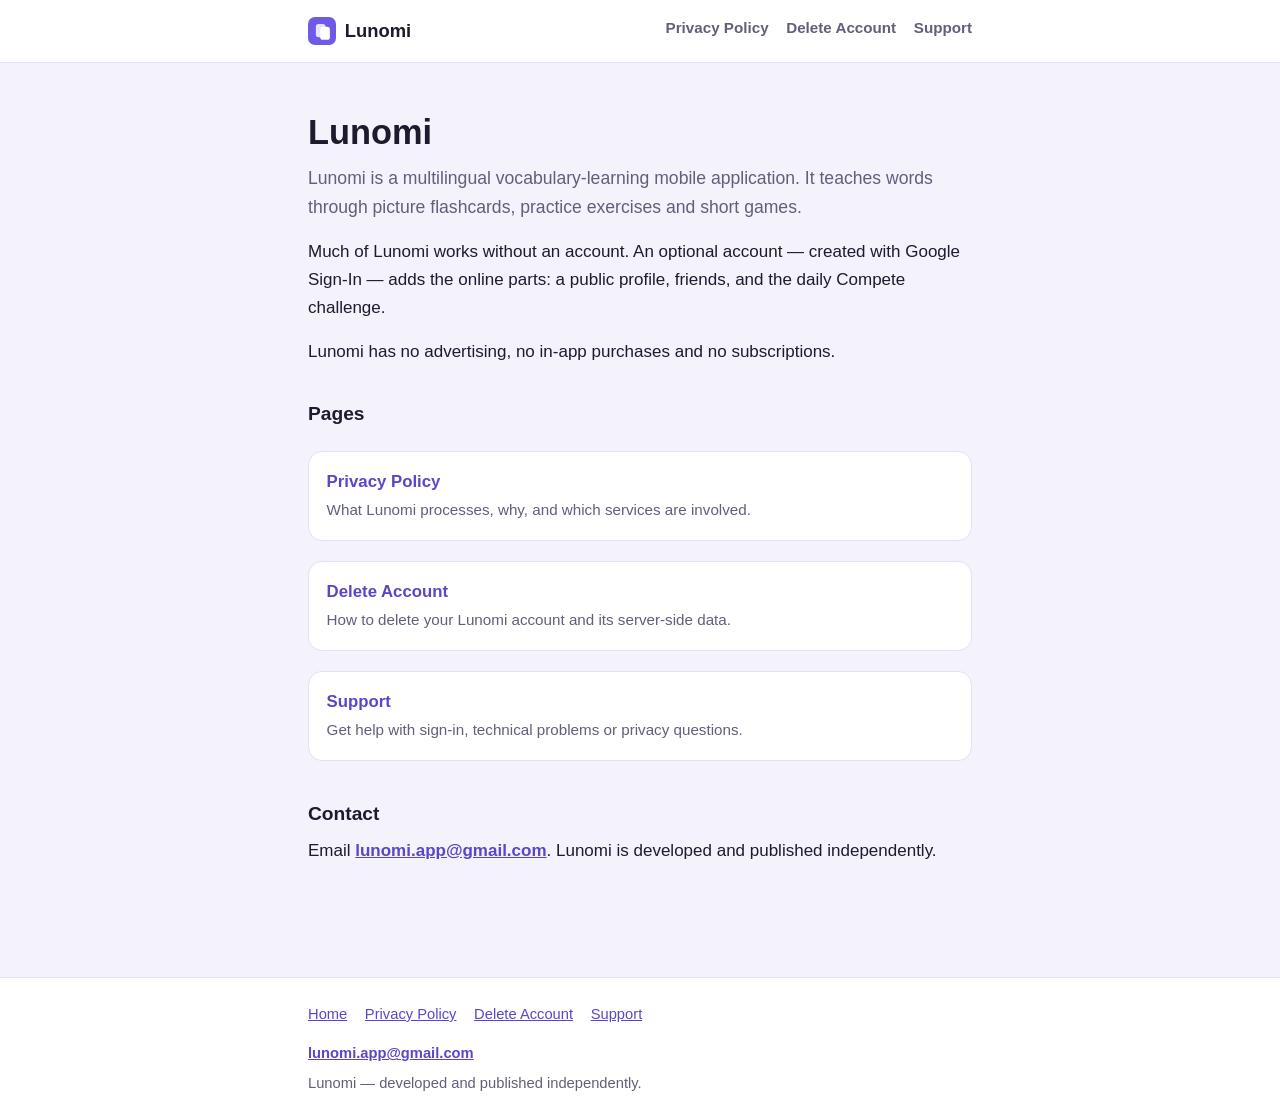
==== index.html @ c9d453de "Add Lunomi's public privacy, deletion and support pages The URLs the Google Play listing points at: " ====
<!DOCTYPE html>
<html lang="en">
<head>
<meta charset="utf-8">
<meta name="viewport" content="width=device-width, initial-scale=1">
<title>Lunomi</title>
<meta name="description" content="Lunomi is a multilingual vocabulary-learning app. Privacy policy, account deletion and support.">
<!-- Relative, so every page works under a GitHub Pages project subpath. -->
<link rel="stylesheet" href="styles.css">
<link rel="icon" href="data:image/svg+xml,%3Csvg xmlns='http://www.w3.org/2000/svg' viewBox='0 0 32 32'%3E%3Crect width='32' height='32' rx='8' fill='%236D5AE6'/%3E%3Crect x='9' y='8' width='11' height='15' rx='3' fill='%23E7E3FB'/%3E%3Crect x='14' y='11' width='11' height='15' rx='3' fill='%23FFFFFF'/%3E%3C/svg%3E">
</head>
<body>
<a class="skip" href="#main">Skip to content</a>

<header>
  <div class="wrap bar">
    <a class="brand" href="./">
      <svg width="28" height="28" viewBox="0 0 32 32" role="img" aria-hidden="true" focusable="false">
        <rect width="32" height="32" rx="8" fill="#6D5AE6"></rect>
        <rect x="9" y="8" width="11" height="15" rx="3" fill="#E7E3FB"></rect>
        <rect x="14" y="11" width="11" height="15" rx="3" fill="#FFFFFF"></rect>
      </svg>
      Lunomi
    </a>
    <nav aria-label="Main">
      <ul>
        <li><a href="privacy/">Privacy Policy</a></li>
        <li><a href="delete-account/">Delete Account</a></li>
        <li><a href="support/">Support</a></li>
      </ul>
    </nav>
  </div>
</header>

<main id="main">
  <div class="wrap">
    <h1>Lunomi</h1>
    <p class="lede">
      Lunomi is a multilingual vocabulary-learning mobile application. It teaches
      words through picture flashcards, practice exercises and short games.
    </p>

    <p>
      Much of Lunomi works without an account. An optional account &mdash; created
      with Google Sign-In &mdash; adds the online parts: a public profile, friends,
      and the daily Compete challenge.
    </p>

    <p>
      Lunomi has no advertising, no in-app purchases and no subscriptions.
    </p>

    <h2>Pages</h2>
    <ul class="links">
      <li>
        <a href="privacy/">
          <strong>Privacy Policy</strong>
          <span>What Lunomi processes, why, and which services are involved.</span>
        </a>
      </li>
      <li>
        <a href="delete-account/">
          <strong>Delete Account</strong>
          <span>How to delete your Lunomi account and its server-side data.</span>
        </a>
      </li>
      <li>
        <a href="support/">
          <strong>Support</strong>
          <span>Get help with sign-in, technical problems or privacy questions.</span>
        </a>
      </li>
    </ul>

    <h2>Contact</h2>
    <p>
      Email <a class="email" href="mailto:lunomi.app@gmail.com">lunomi.app@gmail.com</a>.
      Lunomi is developed and published independently.
    </p>
  </div>
</main>

<footer>
  <div class="wrap">
    <ul>
      <li><a href="./">Home</a></li>
      <li><a href="privacy/">Privacy Policy</a></li>
      <li><a href="delete-account/">Delete Account</a></li>
      <li><a href="support/">Support</a></li>
    </ul>
    <p><a class="email" href="mailto:lunomi.app@gmail.com">lunomi.app@gmail.com</a></p>
    <p>Lunomi &mdash; developed and published independently.</p>
  </div>
</footer>

</body>
</html>
---- styles.css ----
/*
 * Lunomi's public pages.
 *
 * One stylesheet, no build step, no dependencies. The palette is the app's own
 * (constants/theme.ts in the Lunomi repository), so somebody arriving here from
 * the Play Store listing sees the same colours they saw on their phone.
 *
 * Everything is sized in rem and the layout is a single column, which is what
 * makes "mobile-friendly" true without a media query for it: the page is
 * already the shape of a phone, and a wide screen simply stops it growing.
 */

:root {
  --background: #f4f2fb;
  --surface: #ffffff;
  --text: #1e1b2e;
  --muted: #635e7a;
  --accent: #6d5ae6;
  --accent-dark: #5847c9;
  --accent-soft: #e7e3fb;
  --border: #e4e0f5;
  --radius: 14px;
  --measure: 44rem;
}

*,
*::before,
*::after {
  box-sizing: border-box;
}

html {
  /* Anchored headings do not hide under the header on a jump from the nav. */
  scroll-padding-top: 1.5rem;
}

body {
  margin: 0;
  background: var(--background);
  color: var(--text);
  /*
   * The reader's own system font. No web font is loaded, which keeps the site
   * to two requests and means nothing here can call out to another server.
   */
  font-family: -apple-system, BlinkMacSystemFont, "Segoe UI", Roboto, "Helvetica Neue",
    Arial, "Noto Sans", sans-serif;
  font-size: 17px;
  line-height: 1.65;
  -webkit-text-size-adjust: 100%;
}

/* ---------------------------------------------------------------- layout -- */

.wrap {
  width: 100%;
  max-width: var(--measure);
  margin: 0 auto;
  padding: 0 1.25rem;
}

main {
  padding: 2rem 0 3rem;
}

/* Somewhere for a keyboard to land before the navigation. */
.skip {
  position: absolute;
  left: -9999px;
  top: 0;
  background: var(--accent);
  color: #fff;
  padding: 0.6rem 1rem;
  border-radius: 0 0 var(--radius) 0;
  z-index: 2;
}

.skip:focus {
  left: 0;
}

/* ---------------------------------------------------------------- header -- */

header {
  background: var(--surface);
  border-bottom: 1px solid var(--border);
}

.bar {
  display: flex;
  flex-wrap: wrap;
  align-items: center;
  gap: 0.5rem 1.25rem;
  padding-top: 0.9rem;
  padding-bottom: 0.9rem;
}

.brand {
  display: inline-flex;
  align-items: center;
  gap: 0.55rem;
  font-size: 1.15rem;
  font-weight: 700;
  color: var(--text);
  text-decoration: none;
  margin-right: auto;
}

.brand svg {
  display: block;
}

nav ul {
  display: flex;
  flex-wrap: wrap;
  gap: 0.35rem 1.1rem;
  margin: 0;
  padding: 0;
  list-style: none;
}

nav a {
  color: var(--muted);
  text-decoration: none;
  font-size: 0.95rem;
  font-weight: 600;
}

nav a:hover,
nav a:focus {
  color: var(--accent);
  text-decoration: underline;
}

/* The page you are already on is marked rather than linked away from. */
nav a[aria-current="page"] {
  color: var(--accent);
}

/* ---------------------------------------------------------------- typing -- */

h1 {
  font-size: 1.85rem;
  line-height: 1.25;
  margin: 0 0 0.6rem;
}

h2 {
  font-size: 1.2rem;
  line-height: 1.35;
  margin: 2.2rem 0 0.6rem;
}

h3 {
  font-size: 1.02rem;
  margin: 1.5rem 0 0.4rem;
}

p,
ul,
ol {
  margin: 0 0 1rem;
}

ul,
ol {
  padding-left: 1.3rem;
}

li {
  margin-bottom: 0.35rem;
}

a {
  color: var(--accent-dark);
}

a:hover,
a:focus {
  color: var(--accent);
}

.lede {
  font-size: 1.1rem;
  color: var(--muted);
}

.updated {
  font-size: 0.9rem;
  color: var(--muted);
  margin-bottom: 1.75rem;
}

.note {
  color: var(--muted);
  font-size: 0.95rem;
}

/* --------------------------------------------------------------- pieces --- */

.card {
  background: var(--surface);
  border: 1px solid var(--border);
  border-radius: var(--radius);
  padding: 1.25rem 1.25rem 0.5rem;
  margin: 0 0 1.25rem;
}

.card h2,
.card h3 {
  margin-top: 0;
}

/* The three doors on the home page. */
.links {
  display: grid;
  gap: 0.9rem;
  padding: 0;
  margin: 1.5rem 0 0;
  list-style: none;
}

.links a {
  display: block;
  background: var(--surface);
  border: 1px solid var(--border);
  border-radius: var(--radius);
  padding: 1rem 1.1rem;
  text-decoration: none;
  color: var(--text);
}

.links a:hover,
.links a:focus {
  border-color: var(--accent);
}

.links strong {
  display: block;
  font-size: 1.05rem;
  color: var(--accent-dark);
}

.links span {
  color: var(--muted);
  font-size: 0.95rem;
}

/* A real link that looks like a button; it needs no script to work. */
.button {
  display: inline-block;
  background: var(--accent);
  color: #fff;
  font-weight: 700;
  text-decoration: none;
  padding: 0.8rem 1.35rem;
  border-radius: 999px;
  margin: 0.25rem 0 1rem;
}

.button:hover,
.button:focus {
  background: var(--accent-dark);
  color: #fff;
}

.email {
  font-weight: 700;
  word-break: break-word;
}

/* Long email addresses and code-ish strings must not push the page sideways. */
code {
  background: var(--accent-soft);
  border-radius: 6px;
  padding: 0.1rem 0.35rem;
  font-size: 0.92em;
  word-break: break-word;
}

/* ---------------------------------------------------------------- footer -- */

footer {
  border-top: 1px solid var(--border);
  background: var(--surface);
  padding: 1.5rem 0;
  margin-top: 2rem;
  color: var(--muted);
  font-size: 0.92rem;
}

footer ul {
  display: flex;
  flex-wrap: wrap;
  gap: 0.35rem 1.1rem;
  list-style: none;
  margin: 0 0 0.6rem;
  padding: 0;
}

footer p {
  margin: 0.35rem 0 0;
}

/* ---------------------------------------------------------------- wider --- */

@media (min-width: 40rem) {
  h1 {
    font-size: 2.15rem;
  }

  main {
    padding: 3rem 0 4rem;
  }
}
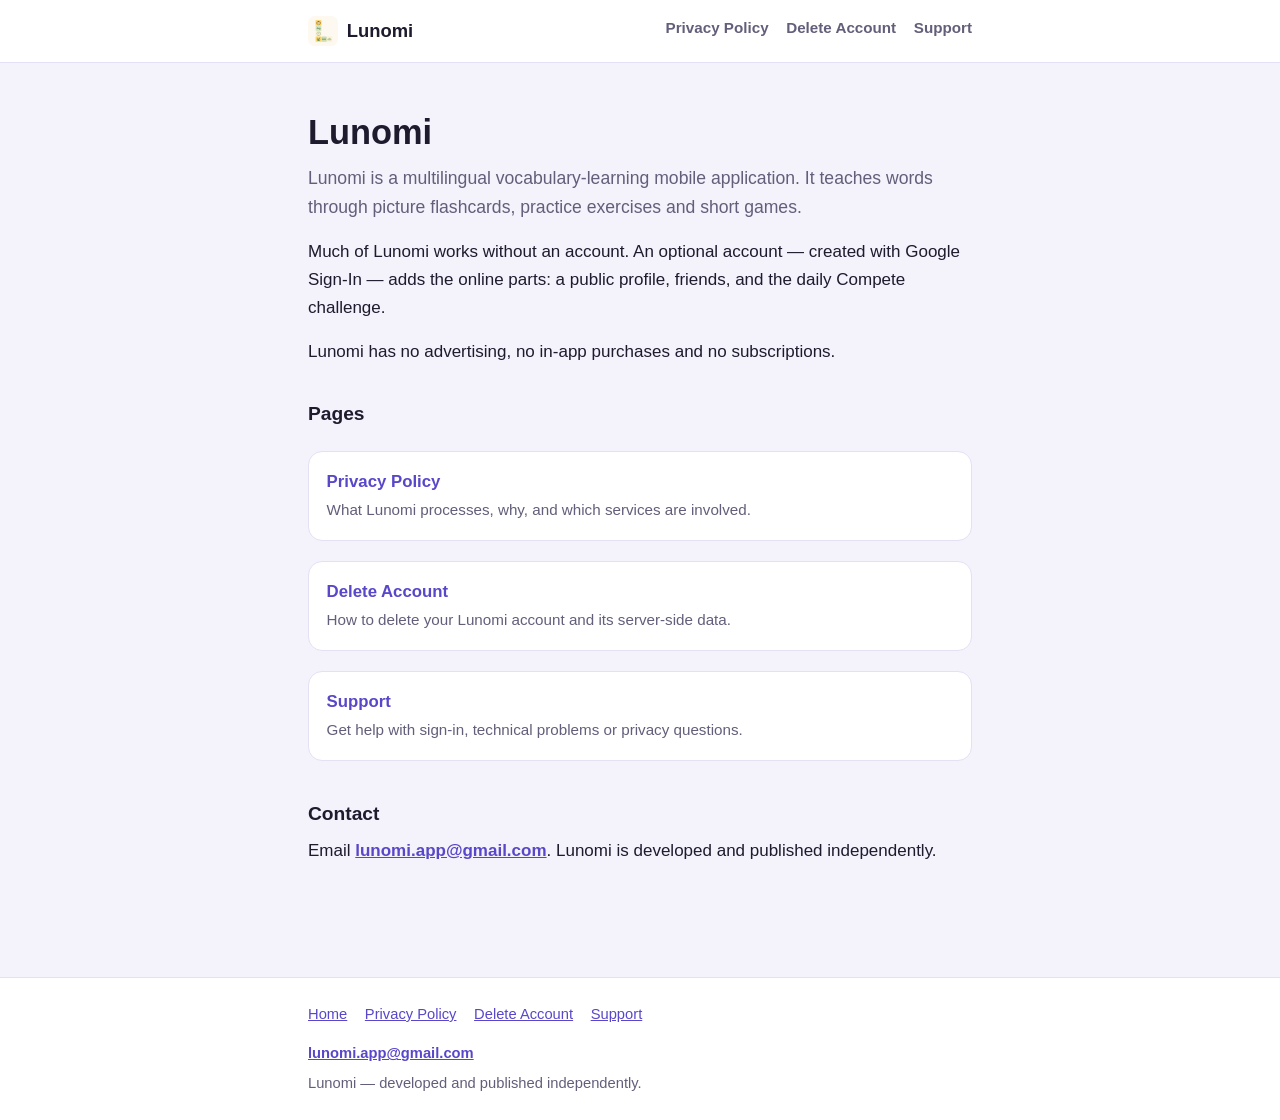
==== commit 96255401: "Use the real Lunomi icon The header mark and the favicon were a drawing that merely resembled an app" ====
--- a/index.html
+++ b/index.html
@@ -7,7 +7,8 @@
 <meta name="description" content="Lunomi is a multilingual vocabulary-learning app. Privacy policy, account deletion and support.">
 <!-- Relative, so every page works under a GitHub Pages project subpath. -->
 <link rel="stylesheet" href="styles.css">
-<link rel="icon" href="data:image/svg+xml,%3Csvg xmlns='http://www.w3.org/2000/svg' viewBox='0 0 32 32'%3E%3Crect width='32' height='32' rx='8' fill='%236D5AE6'/%3E%3Crect x='9' y='8' width='11' height='15' rx='3' fill='%23E7E3FB'/%3E%3Crect x='14' y='11' width='11' height='15' rx='3' fill='%23FFFFFF'/%3E%3C/svg%3E">
+<link rel="icon" href="icon.png">
+<link rel="apple-touch-icon" href="icon.png">
 </head>
 <body>
 <a class="skip" href="#main">Skip to content</a>
@@ -15,11 +16,7 @@
 <header>
   <div class="wrap bar">
     <a class="brand" href="./">
-      <svg width="28" height="28" viewBox="0 0 32 32" role="img" aria-hidden="true" focusable="false">
-        <rect width="32" height="32" rx="8" fill="#6D5AE6"></rect>
-        <rect x="9" y="8" width="11" height="15" rx="3" fill="#E7E3FB"></rect>
-        <rect x="14" y="11" width="11" height="15" rx="3" fill="#FFFFFF"></rect>
-      </svg>
+<img class="mark" src="icon.png" alt="" width="30" height="30">
       Lunomi
     </a>
     <nav aria-label="Main">
--- a/styles.css
+++ b/styles.css
@@ -105,8 +105,17 @@
   margin-right: auto;
 }
 
-.brand svg {
+/*
+ * The app's own icon, at the size a header wants it.
+ *
+ * Rounded the way Android and iOS round it on a home screen, so the mark here
+ * is recognisably the thing somebody tapped to open Lunomi.
+ */
+.brand .mark {
   display: block;
+  width: 30px;
+  height: 30px;
+  border-radius: 7px;
 }
 
 nav ul {
